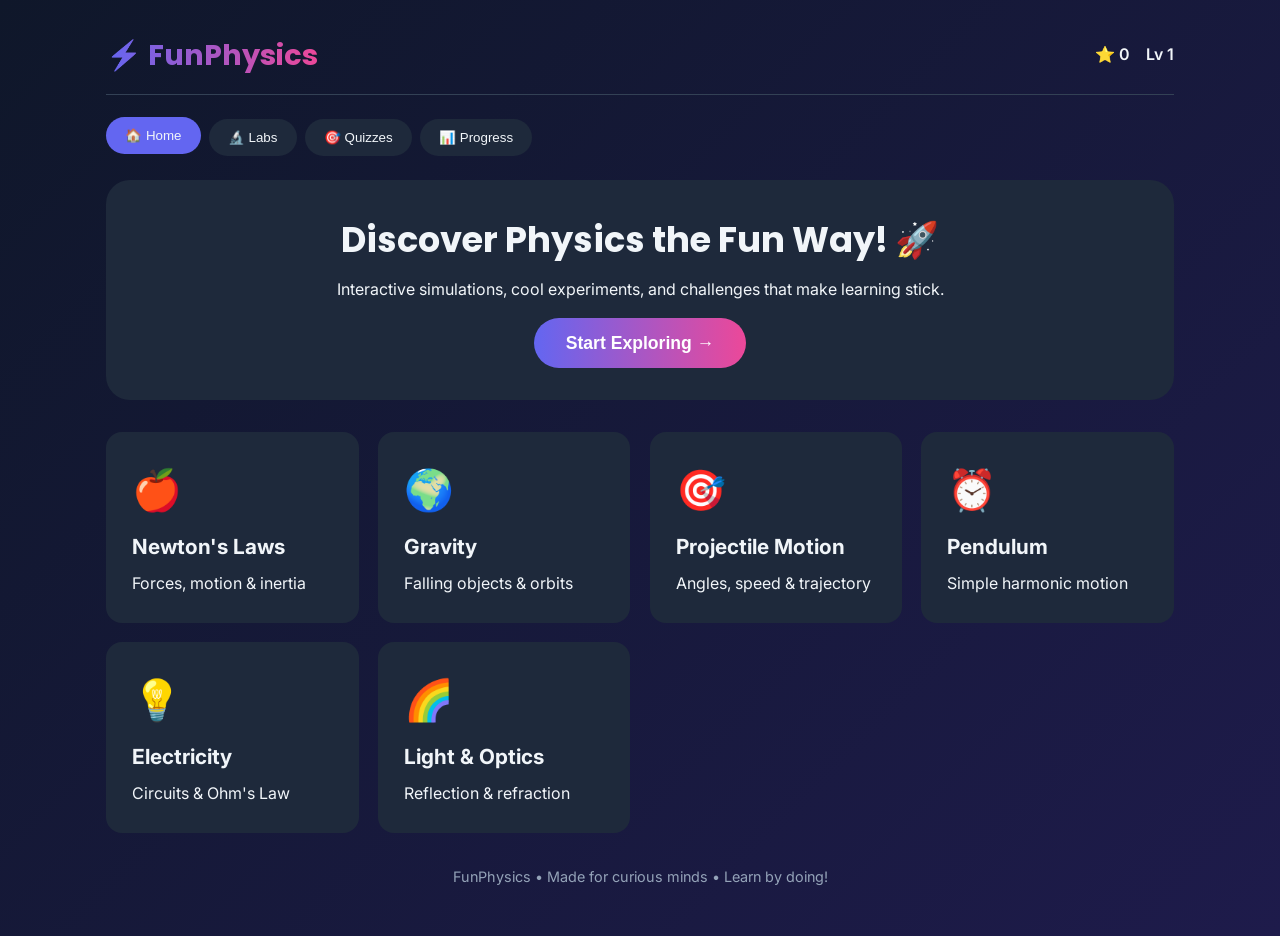
==== index.html @ f7895ce8 "Add files via upload" ====
<!DOCTYPE html>
<html lang="en">
<head>
  <meta charset="UTF-8">
  <meta name="viewport" content="width=device-width, initial-scale=1.0, maximum-scale=1.0, user-scalable=no">
  <title>FunPhysics - Learn Physics Playfully</title>
  <link rel="manifest" href="manifest.json">
  <meta name="theme-color" content="#6366f1">
  <link rel="stylesheet" href="styles.css">
  <link href="https://fonts.googleapis.com/css2?family=Poppins:wght@400;600;700&family=Inter:wght@400;500&display=swap" rel="stylesheet">
</head>
<body>
  <div id="app">
    <!-- Header -->
    <header class="header">
      <div class="logo">⚡ FunPhysics</div>
      <div class="stats">
        <span id="points">⭐ 0</span>
        <span id="level">Lv 1</span>
      </div>
    </header>

    <!-- Navigation -->
    <nav class="nav">
      <button class="nav-btn active" data-section="home">🏠 Home</button>
      <button class="nav-btn" data-section="simulations">🔬 Labs</button>
      <button class="nav-btn" data-section="quizzes">🎯 Quizzes</button>
      <button class="nav-btn" data-section="progress">📊 Progress</button>
    </nav>

    <!-- Main Content -->
    <main id="main-content">
      <!-- Home Section -->
      <section id="home" class="section active">
        <div class="hero">
          <h1>Discover Physics the Fun Way! 🚀</h1>
          <p>Interactive simulations, cool experiments, and challenges that make learning stick.</p>
          <button class="cta-btn" onclick="showSection('simulations')">Start Exploring →</button>
        </div>
        <div class="topics-grid" id="topics-grid">
          <!-- Topics loaded dynamically -->
        </div>
      </section>

      <!-- Simulations Section -->
      <section id="simulations" class="section">
        <h2>Interactive Physics Labs 🧪</h2>
        <div class="sim-list" id="sim-list"></div>
        <div id="sim-container" class="sim-container hidden">
          <button class="back-btn" onclick="closeSim()">← Back to Labs</button>
          <h3 id="sim-title"></h3>
          <div id="sim-canvas-wrapper">
            <canvas id="physics-canvas" width="600" height="400"></canvas>
          </div>
          <div id="sim-controls" class="controls"></div>
          <div id="sim-explanation" class="explanation"></div>
        </div>
      </section>

      <!-- Quizzes Section -->
      <section id="quizzes" class="section">
        <h2>Test Your Knowledge 🎯</h2>
        <div id="quiz-list"></div>
        <div id="quiz-container" class="quiz-container hidden"></div>
      </section>

      <!-- Progress Section -->
      <section id="progress" class="section">
        <h2>Your Progress 📈</h2>
        <div class="progress-stats">
          <div class="stat-card"><h3 id="total-points">0</h3><p>Total Points</p></div>
          <div class="stat-card"><h3 id="completed-sims">0</h3><p>Labs Completed</p></div>
          <div class="stat-card"><h3 id="quiz-score">0%</h3><p>Avg Quiz Score</p></div>
        </div>
        <div id="achievements" class="achievements"></div>
      </section>
    </main>

    <footer>
      <p>FunPhysics • Made for curious minds • Learn by doing!</p>
    </footer>
  </div>

  <script src="app.js"></script>
</body>
</html>
---- styles.css ----
:root {
  --primary: #6366f1;
  --primary-dark: #4f46e5;
  --secondary: #ec4899;
  --bg: #0f172a;
  --card: #1e293b;
  --text: #f1f5f9;
  --muted: #94a3b8;
  --success: #10b981;
  --warning: #f59e0b;
}

* {
  box-sizing: border-box;
  margin: 0;
  padding: 0;
}

body {
  font-family: 'Inter', sans-serif;
  background: linear-gradient(135deg, #0f172a 0%, #1e1b4b 100%);
  color: var(--text);
  min-height: 100vh;
  line-height: 1.6;
}

#app {
  max-width: 1100px;
  margin: 0 auto;
  padding: 1rem;
}

.header {
  display: flex;
  justify-content: space-between;
  align-items: center;
  padding: 1rem 0;
  border-bottom: 1px solid #334155;
}

.logo {
  font-family: 'Poppins', sans-serif;
  font-size: 1.8rem;
  font-weight: 700;
  background: linear-gradient(90deg, var(--primary), var(--secondary));
  -webkit-background-clip: text;
  -webkit-text-fill-color: transparent;
}

.stats {
  display: flex;
  gap: 1rem;
  font-weight: 600;
}

.nav {
  display: flex;
  gap: 0.5rem;
  margin: 1.5rem 0;
  flex-wrap: wrap;
}

.nav-btn {
  background: var(--card);
  border: none;
  color: var(--text);
  padding: 0.7rem 1.2rem;
  border-radius: 9999px;
  cursor: pointer;
  font-weight: 500;
  transition: all 0.2s;
}

.nav-btn.active, .nav-btn:hover {
  background: var(--primary);
  transform: translateY(-2px);
}

.section {
  display: none;
  animation: fadeIn 0.3s ease;
}

.section.active {
  display: block;
}

@keyframes fadeIn {
  from { opacity: 0; transform: translateY(10px); }
  to { opacity: 1; transform: translateY(0); }
}

.hero {
  text-align: center;
  padding: 2rem 1rem;
  background: var(--card);
  border-radius: 1.5rem;
  margin-bottom: 2rem;
}

.hero h1 {
  font-family: 'Poppins', sans-serif;
  font-size: 2.2rem;
  margin-bottom: 0.5rem;
}

.cta-btn {
  background: linear-gradient(90deg, var(--primary), var(--secondary));
  color: white;
  border: none;
  padding: 0.9rem 2rem;
  border-radius: 9999px;
  font-size: 1.1rem;
  font-weight: 600;
  cursor: pointer;
  margin-top: 1rem;
  transition: transform 0.2s;
}

.cta-btn:hover {
  transform: scale(1.05);
}

.topics-grid {
  display: grid;
  grid-template-columns: repeat(auto-fill, minmax(250px, 1fr));
  gap: 1.2rem;
}

.topic-card {
  background: var(--card);
  border-radius: 1rem;
  padding: 1.5rem;
  cursor: pointer;
  transition: all 0.3s;
  border: 2px solid transparent;
}

.topic-card:hover {
  transform: translateY(-5px);
  border-color: var(--primary);
  box-shadow: 0 10px 25px rgba(99, 102, 241, 0.3);
}

.topic-card h3 {
  font-size: 1.3rem;
  margin-bottom: 0.5rem;
}

.topic-card .emoji {
  font-size: 2.5rem;
  margin-bottom: 0.5rem;
  display: block;
}

.sim-list {
  display: grid;
  grid-template-columns: repeat(auto-fill, minmax(280px, 1fr));
  gap: 1rem;
  margin-bottom: 2rem;
}

.sim-card {
  background: var(--card);
  padding: 1.2rem;
  border-radius: 1rem;
  cursor: pointer;
  transition: 0.2s;
}

.sim-card:hover {
  background: #334155;
}

.sim-container {
  background: var(--card);
  padding: 1.5rem;
  border-radius: 1rem;
}

.sim-container.hidden, .quiz-container.hidden {
  display: none;
}

#physics-canvas {
  background: #0f172a;
  border-radius: 0.8rem;
  max-width: 100%;
  height: auto;
  border: 2px solid #334155;
}

.controls {
  margin: 1rem 0;
  display: flex;
  flex-wrap: wrap;
  gap: 1rem;
  align-items: center;
}

.controls label {
  display: flex;
  flex-direction: column;
  font-size: 0.9rem;
  color: var(--muted);
}

.controls input[type="range"] {
  width: 150px;
}

.btn {
  background: var(--primary);
  color: white;
  border: none;
  padding: 0.6rem 1.2rem;
  border-radius: 0.5rem;
  cursor: pointer;
  font-weight: 500;
}

.btn:hover {
  background: var(--primary-dark);
}

.back-btn {
  background: transparent;
  color: var(--primary);
  border: 1px solid var(--primary);
  padding: 0.5rem 1rem;
  border-radius: 0.5rem;
  margin-bottom: 1rem;
  cursor: pointer;
}

.explanation {
  background: #1e293b;
  padding: 1rem;
  border-radius: 0.8rem;
  margin-top: 1rem;
  border-left: 4px solid var(--primary);
}

.progress-stats {
  display: grid;
  grid-template-columns: repeat(auto-fit, minmax(150px, 1fr));
  gap: 1rem;
  margin-bottom: 2rem;
}

.stat-card {
  background: var(--card);
  padding: 1.5rem;
  border-radius: 1rem;
  text-align: center;
}

.stat-card h3 {
  font-size: 2rem;
  color: var(--primary);
}

.achievements {
  display: flex;
  flex-wrap: wrap;
  gap: 1rem;
}

.badge {
  background: #334155;
  padding: 0.8rem 1rem;
  border-radius: 9999px;
  font-size: 0.9rem;
}

.badge.unlocked {
  background: var(--success);
  color: #0f172a;
  font-weight: 600;
}

.quiz-card {
  background: var(--card);
  padding: 1.5rem;
  border-radius: 1rem;
  margin-bottom: 1rem;
}

.option-btn {
  display: block;
  width: 100%;
  text-align: left;
  background: #334155;
  border: none;
  color: var(--text);
  padding: 0.8rem 1rem;
  margin: 0.5rem 0;
  border-radius: 0.5rem;
  cursor: pointer;
}

.option-btn:hover {
  background: var(--primary);
}

.option-btn.correct {
  background: var(--success);
  color: #0f172a;
}

.option-btn.wrong {
  background: #ef4444;
}

footer {
  text-align: center;
  padding: 2rem 0;
  color: var(--muted);
  font-size: 0.9rem;
}

@media (max-width: 600px) {
  .hero h1 { font-size: 1.6rem; }
  .nav { justify-content: center; }
  #physics-canvas { width: 100%; }
}
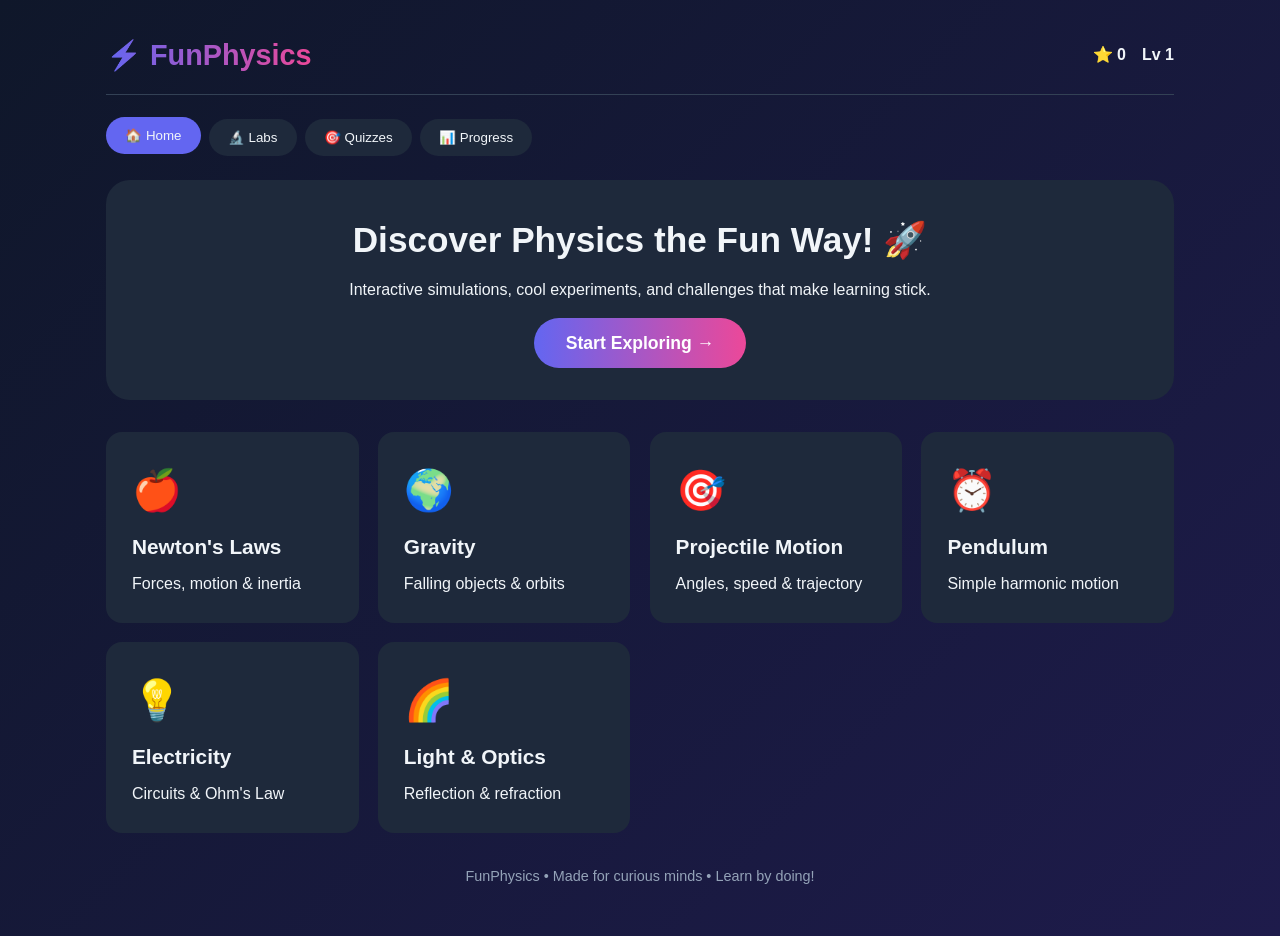
==== commit da176af4: "Add Content-Security-Policy meta tag for PWA security" ====
--- a/index.html
+++ b/index.html
@@ -3,6 +3,7 @@
 <head>
   <meta charset="UTF-8">
   <meta name="viewport" content="width=device-width, initial-scale=1.0, maximum-scale=1.0, user-scalable=no">
+  <meta http-equiv="Content-Security-Policy" content="default-src 'self'; script-src 'self' 'unsafe-inline'; style-src 'self' 'unsafe-inline' https://fonts.googleapis.com; font-src 'self' https://fonts.gstatic.com; img-src 'self' data:; connect-src 'self'; object-src 'none'; base-uri 'self'; form-action 'self';">
   <title>FunPhysics - Learn Physics Playfully</title>
   <link rel="manifest" href="manifest.json">
   <meta name="theme-color" content="#6366f1">
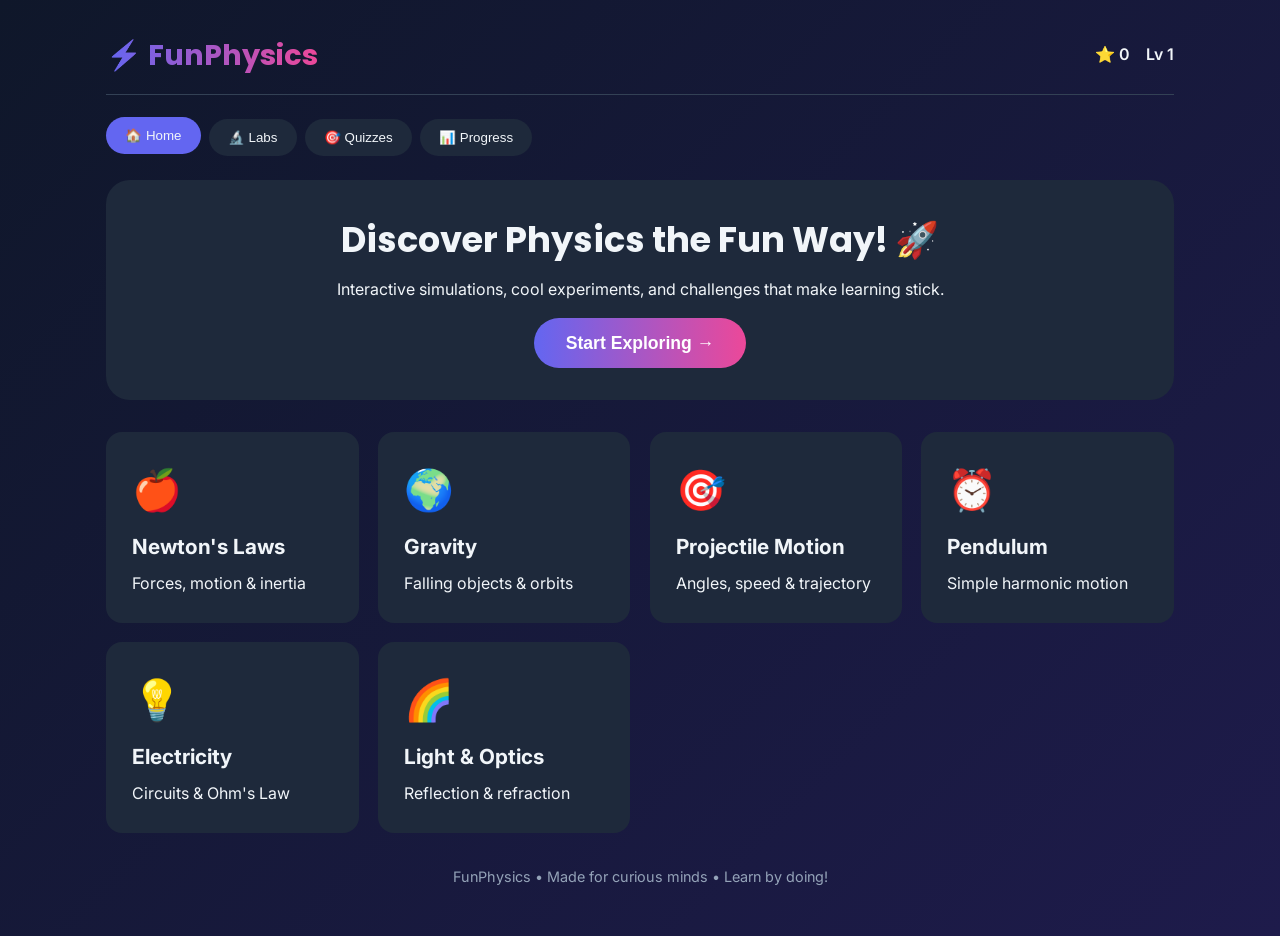
==== commit abf14f0f: "Add files via upload" ====
--- a/index.html
+++ b/index.html
@@ -3,7 +3,6 @@
 <head>
   <meta charset="UTF-8">
   <meta name="viewport" content="width=device-width, initial-scale=1.0, maximum-scale=1.0, user-scalable=no">
-  <meta http-equiv="Content-Security-Policy" content="default-src 'self'; script-src 'self' 'unsafe-inline'; style-src 'self' 'unsafe-inline' https://fonts.googleapis.com; font-src 'self' https://fonts.gstatic.com; img-src 'self' data:; connect-src 'self'; object-src 'none'; base-uri 'self'; form-action 'self';">
   <title>FunPhysics - Learn Physics Playfully</title>
   <link rel="manifest" href="manifest.json">
   <meta name="theme-color" content="#6366f1">
--- a/styles.css
+++ b/styles.css
@@ -319,8 +319,40 @@
   font-size: 0.9rem;
 }
 
-@media (max-width: 600px) {
-  .hero h1 { font-size: 1.6rem; }
-  .nav { justify-content: center; }
-  #physics-canvas { width: 100%; }
-}
+.light-theme {
+  --bg: #f8fafc;
+  --card: #ffffff;
+  --text: #0f172a;
+  --muted: #475569;
+}
+
+.light-theme body,
+body.light-theme {
+  background: linear-gradient(135deg, #f1f5f9 0%, #e2e8f0 100%);
+  color: var(--text);
+}
+
+.light-theme .header {
+  border-bottom-color: #e2e8f0;
+}
+
+.light-theme .nav-btn {
+  background: #e2e8f0;
+  color: #0f172a;
+}
+
+.light-theme .section,
+.light-theme .hero,
+.light-theme .topic-card,
+.light-theme .sim-card,
+.light-theme .quiz-card,
+.light-theme .stat-card,
+.light-theme .explanation {
+  background: var(--card);
+  color: var(--text);
+}
+
+.light-theme #physics-canvas {
+  background: #f1f5f9;
+  border-color: #cbd5e1;
+}
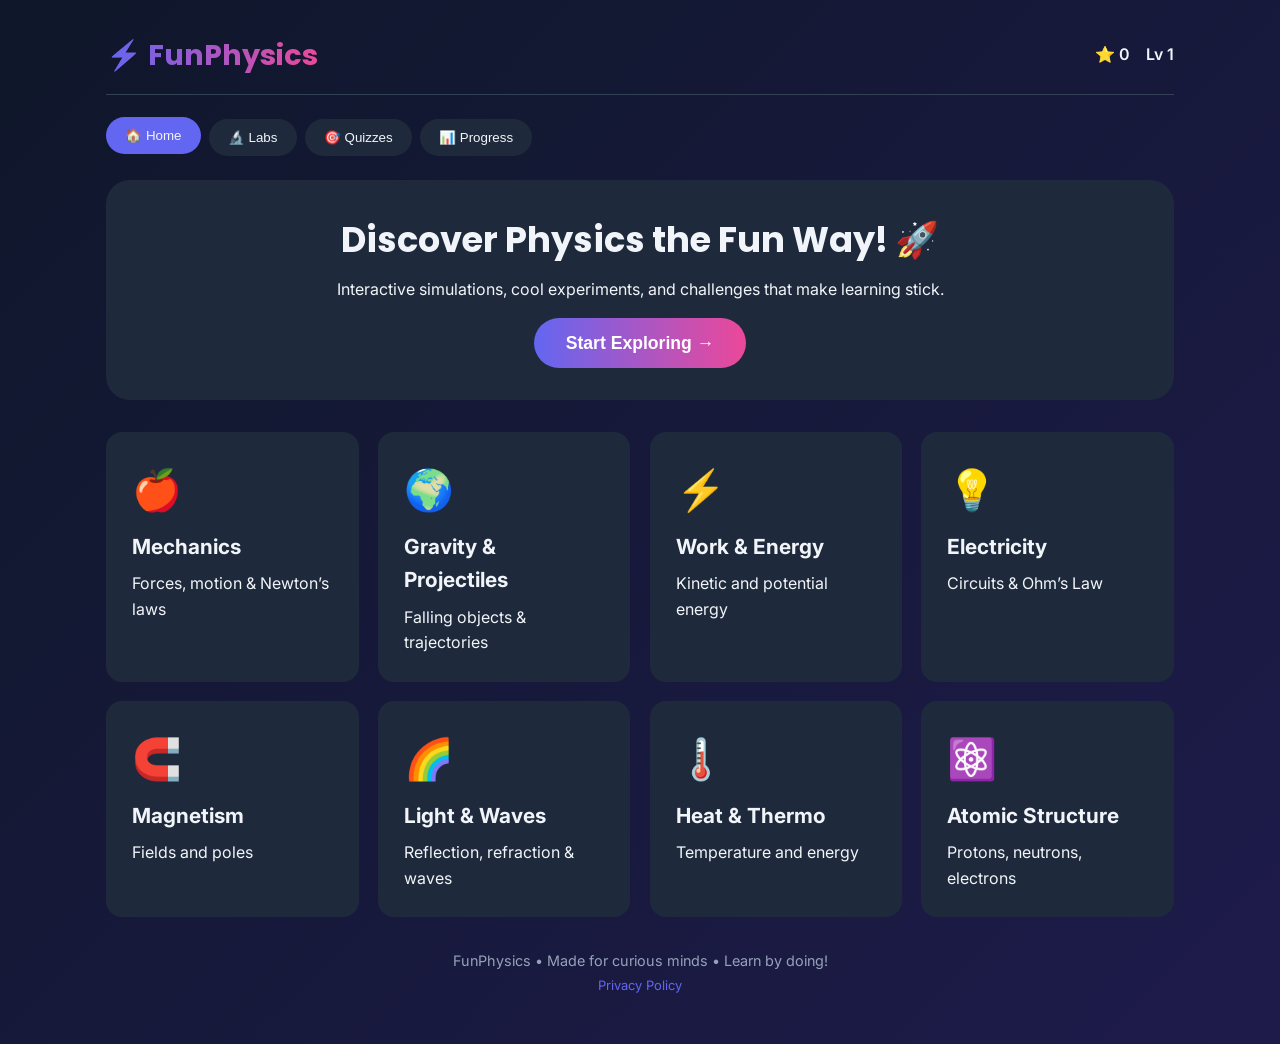
==== commit 92ecbada: "Add privacy policy link in app footer for Google Play compliance" ====
--- a/index.html
+++ b/index.html
@@ -77,7 +77,8 @@
     </main>
 
     <footer>
-      <p>FunPhysics • Made for curious minds • Learn by doing!</p>
+      <p>FunPhysics • Made for curious minds • Learn by doing!<br>
+      <a href="privacy.html" style="color: #6366f1; text-decoration: none; font-size: 0.9em;">Privacy Policy</a></p>
     </footer>
   </div>
 
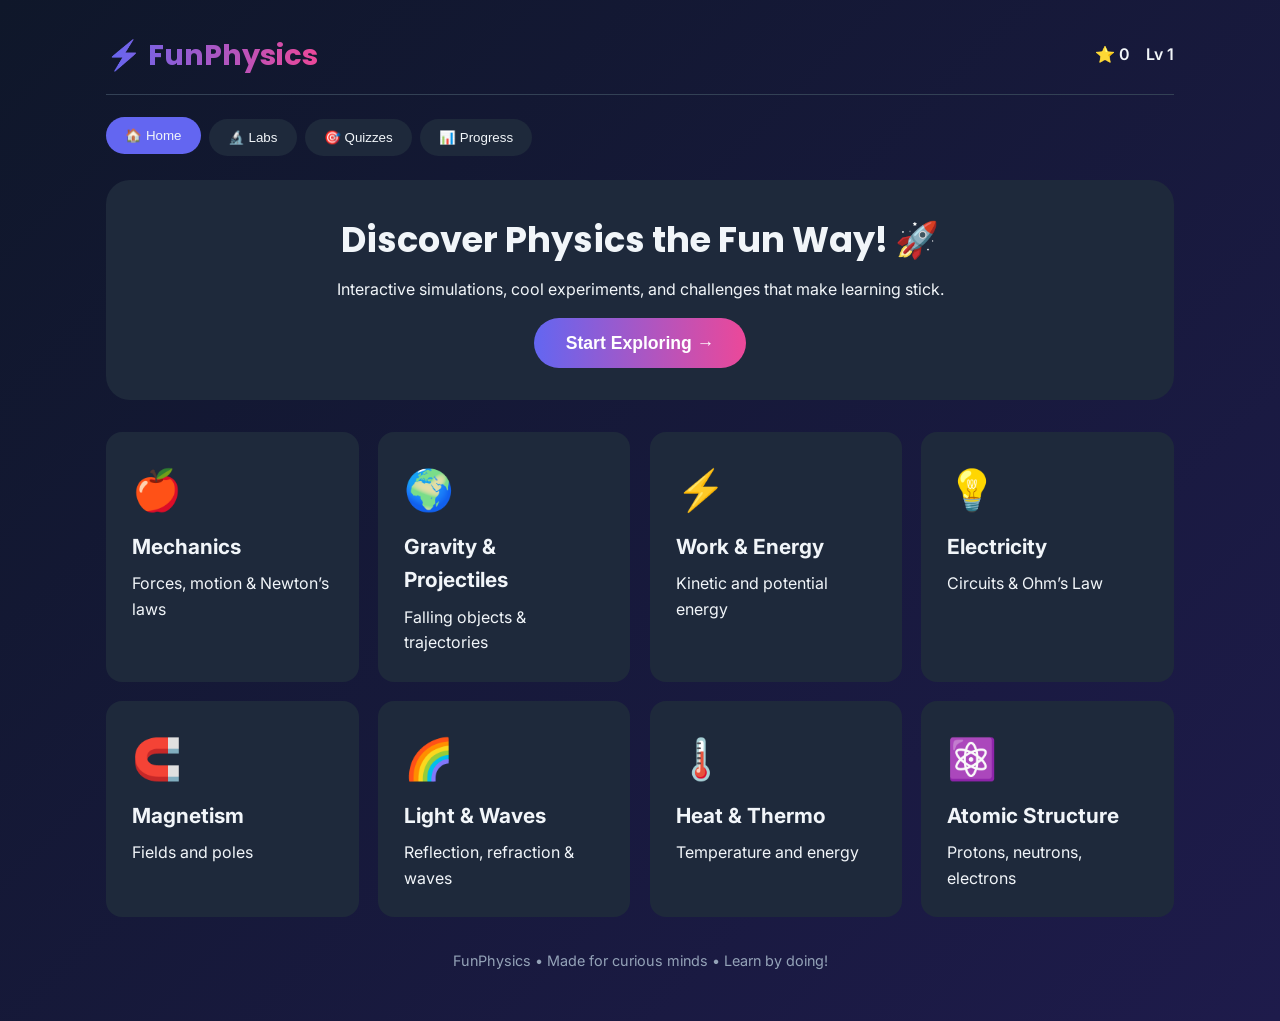
==== commit 8926565c: "Fix lab tap so the simulation opens" ====
--- a/index.html
+++ b/index.html
@@ -6,7 +6,7 @@
   <title>FunPhysics - Learn Physics Playfully</title>
   <link rel="manifest" href="manifest.json">
   <meta name="theme-color" content="#6366f1">
-  <link rel="stylesheet" href="styles.css">
+  <link rel="stylesheet" href="styles.css?v=10">
   <link href="https://fonts.googleapis.com/css2?family=Poppins:wght@400;600;700&family=Inter:wght@400;500&display=swap" rel="stylesheet">
 </head>
 <body>
@@ -22,10 +22,10 @@
 
     <!-- Navigation -->
     <nav class="nav">
-      <button class="nav-btn active" data-section="home">🏠 Home</button>
-      <button class="nav-btn" data-section="simulations">🔬 Labs</button>
-      <button class="nav-btn" data-section="quizzes">🎯 Quizzes</button>
-      <button class="nav-btn" data-section="progress">📊 Progress</button>
+      <button type="button" class="nav-btn active" data-section="home">🏠 Home</button>
+      <button type="button" class="nav-btn" data-section="simulations">🔬 Labs</button>
+      <button type="button" class="nav-btn" data-section="quizzes">🎯 Quizzes</button>
+      <button type="button" class="nav-btn" data-section="progress">📊 Progress</button>
     </nav>
 
     <!-- Main Content -->
@@ -77,11 +77,10 @@
     </main>
 
     <footer>
-      <p>FunPhysics • Made for curious minds • Learn by doing!<br>
-      <a href="privacy.html" style="color: #6366f1; text-decoration: none; font-size: 0.9em;">Privacy Policy</a></p>
+      <p>FunPhysics • Made for curious minds • Learn by doing!</p>
     </footer>
   </div>
 
-  <script src="app.js"></script>
+  <script src="app.js?v=10"></script>
 </body>
 </html>
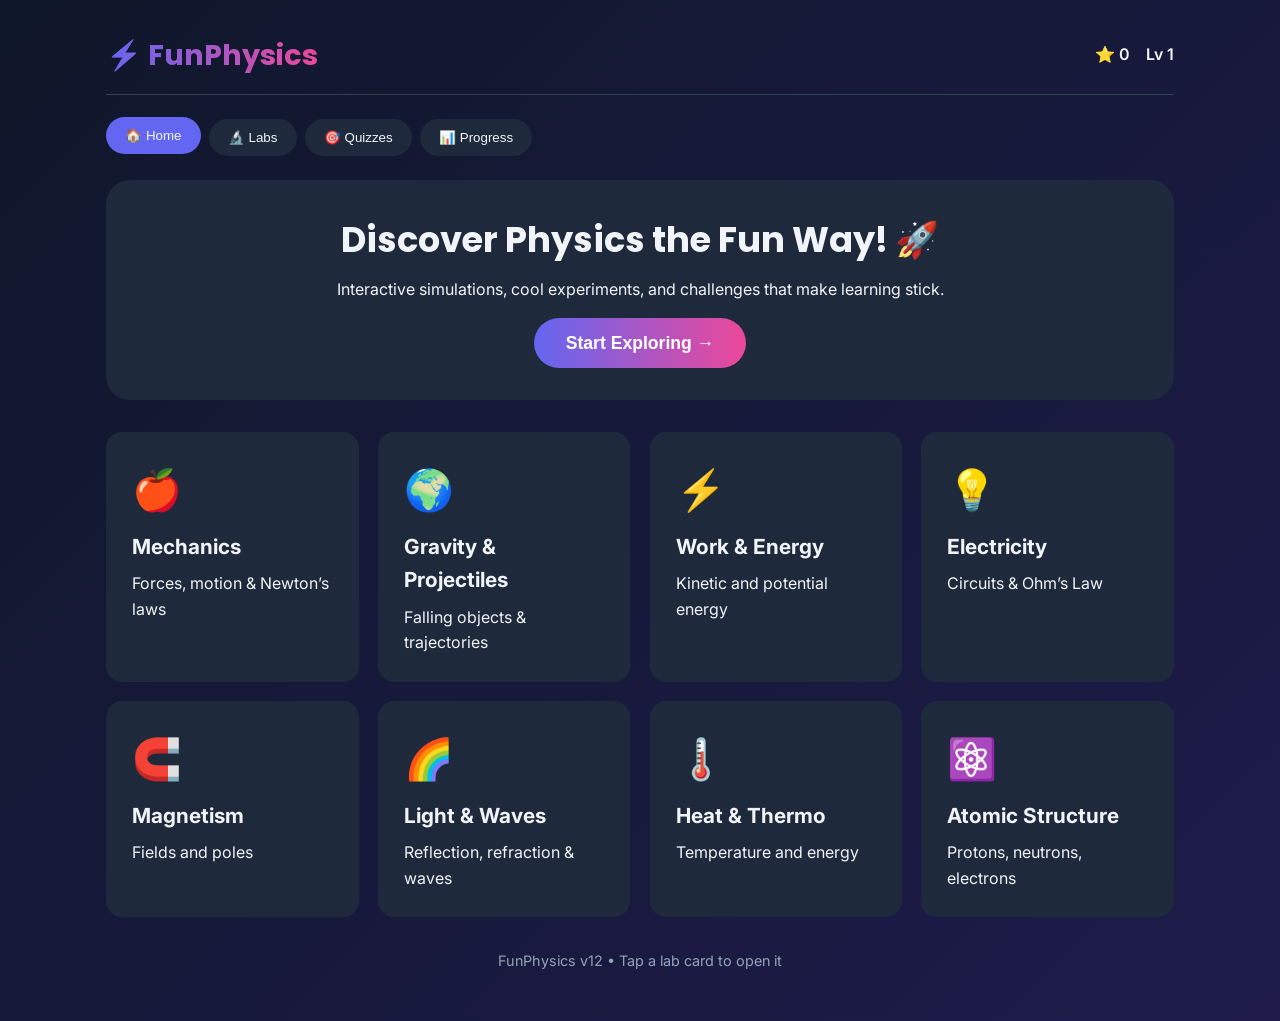
==== commit 1848ef5f: "Clear the stuck cache and open labs on tap" ====
--- a/index.html
+++ b/index.html
@@ -6,7 +6,7 @@
   <title>FunPhysics - Learn Physics Playfully</title>
   <link rel="manifest" href="manifest.json">
   <meta name="theme-color" content="#6366f1">
-  <link rel="stylesheet" href="styles.css?v=10">
+  <link rel="stylesheet" href="styles.css?v=12">
   <link href="https://fonts.googleapis.com/css2?family=Poppins:wght@400;600;700&family=Inter:wght@400;500&display=swap" rel="stylesheet">
 </head>
 <body>
@@ -77,10 +77,10 @@
     </main>
 
     <footer>
-      <p>FunPhysics • Made for curious minds • Learn by doing!</p>
+      <p>FunPhysics v12 • Tap a lab card to open it</p>
     </footer>
   </div>
 
-  <script src="app.js?v=10"></script>
+  <script src="app.js?v=12"></script>
 </body>
 </html>
--- a/styles.css
+++ b/styles.css
@@ -166,6 +166,11 @@
   border-radius: 1rem;
   cursor: pointer;
   transition: 0.2s;
+  border: none;
+  color: inherit;
+  font: inherit;
+  text-align: left;
+  width: 100%;
 }
 
 .sim-card:hover {
@@ -178,8 +183,12 @@
   border-radius: 1rem;
 }
 
+.hidden {
+  display: none !important;
+}
+
 .sim-container.hidden, .quiz-container.hidden {
-  display: none;
+  display: none !important;
 }
 
 #physics-canvas {
